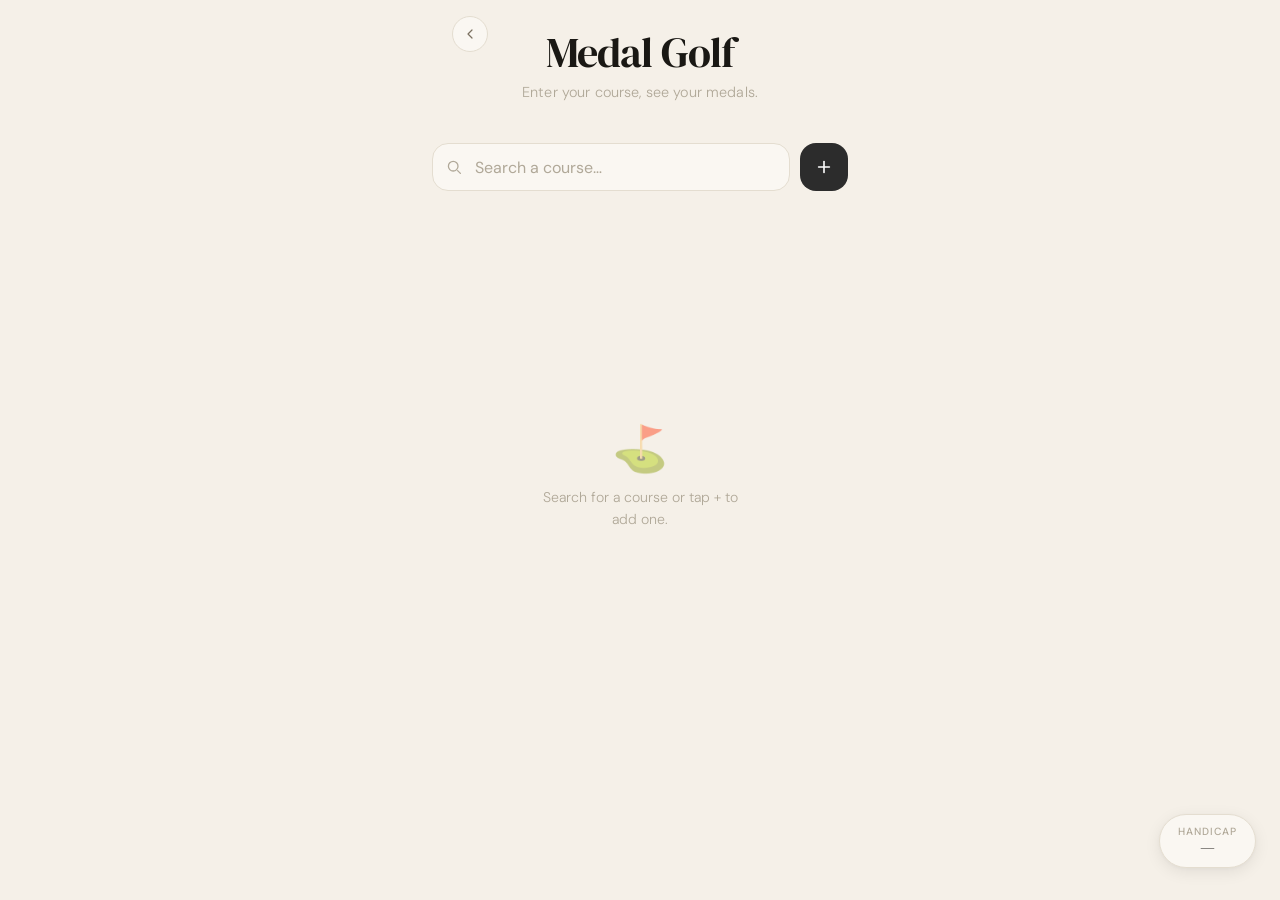
==== medal.html @ d7ee4dff "Add files via upload" ====
<!DOCTYPE html>
<html lang="en">
<head>
  <meta charset="UTF-8" />
  <meta name="viewport" content="width=device-width, initial-scale=1.0, maximum-scale=1.0, user-scalable=no, viewport-fit=cover" />
  <title>Medal Golf</title>
  <link rel="manifest" href="manifest.json" />
  <meta name="mobile-web-app-capable" content="yes" />
  <meta name="apple-mobile-web-app-status-bar-style" content="black-translucent" />
  <meta name="apple-mobile-web-app-title" content="Medal Golf" />
  <link rel="apple-touch-icon" href="icons/icon-180.png" />
  <meta name="theme-color" content="#f5f0e8" />
  <link rel="preconnect" href="https://fonts.googleapis.com" />
  <link rel="preconnect" href="https://fonts.gstatic.com" crossorigin />
  <link href="https://fonts.googleapis.com/css2?family=DM+Sans:wght@300;400;500;600&family=DM+Serif+Display&display=swap" rel="stylesheet" />
  <link rel="stylesheet" href="css/base.css" />
  <link rel="stylesheet" href="css/search.css" />
  <link rel="stylesheet" href="css/results.css" />
  <link rel="stylesheet" href="css/modal.css" />
</head>
<body>

  <!-- Main view -->
  <div class="app">

    <header class="app-header">
      <a href="launcher.html" class="back-btn medal-back-btn">
        <svg xmlns="http://www.w3.org/2000/svg" viewBox="0 0 24 24" fill="none" stroke="currentColor" stroke-width="1.8" stroke-linecap="round" stroke-linejoin="round">
          <polyline points="15 18 9 12 15 6"/>
        </svg>
      </a>
      <h1 class="app-title">Medal Golf</h1>
      <p class="app-sub">Enter your course, see your medals.</p>
    </header>

    <section class="search-section">
      <div class="search-row">
        <div class="search-wrap">
          <svg class="search-icon" xmlns="http://www.w3.org/2000/svg" viewBox="0 0 20 20" fill="none" stroke="currentColor" stroke-width="1.6" stroke-linecap="round" stroke-linejoin="round">
            <circle cx="9" cy="9" r="6"/><line x1="14.5" y1="14.5" x2="18" y2="18"/>
          </svg>
          <input type="text" id="searchInput" class="search-input" placeholder="Search a course…" autocomplete="off" />
          <div id="searchDropdown" class="search-dropdown hidden"></div>
        </div>
        <button class="add-btn" id="openAddCourse" title="Add course">
          <svg xmlns="http://www.w3.org/2000/svg" viewBox="0 0 20 20" fill="none" stroke="currentColor" stroke-width="1.8" stroke-linecap="round">
            <line x1="10" y1="4" x2="10" y2="16"/><line x1="4" y1="10" x2="16" y2="10"/>
          </svg>
        </button>
      </div>
    </section>

    <!-- Results -->
    <section class="results-section hidden" id="resultsSection">
      <div class="course-info">
        <span class="course-name-label" id="displayCourseName"></span>
        <span class="course-meta" id="displayCourseMeta"></span>
      </div>

      <div class="estimated-warning hidden" id="estimatedWarning"></div>

      <div class="handicap-display">
        <span class="handicap-label">Course Handicap</span>
        <span class="handicap-value" id="displayCourseHandicap">—</span>
      </div>

      <div class="medals">
        <div class="medal-row" id="goldRow">
          <span class="medal-emoji">🥇</span>
          <div class="medal-info">
            <span class="medal-tier">Gold</span>
            <span class="medal-range" id="goldRange">—</span>
          </div>
        </div>
        <div class="medal-row" id="silverRow">
          <span class="medal-emoji">🥈</span>
          <div class="medal-info">
            <span class="medal-tier">Silver</span>
            <span class="medal-range" id="silverRange">—</span>
          </div>
        </div>
        <div class="medal-row" id="bronzeRow">
          <span class="medal-emoji">🥉</span>
          <div class="medal-info">
            <span class="medal-tier">Bronze</span>
            <span class="medal-range" id="bronzeRange">—</span>
          </div>
        </div>
      </div>

      <div class="stableford-wrap">
        <button class="stableford-btn" id="stablefordBtn">Hold for pts</button>
      </div>
    </section>

    <!-- Empty state -->
    <section class="empty-state" id="emptyState">
      <span class="empty-icon">⛳</span>
      <p class="empty-text">Search for a course or tap + to add one.</p>
    </section>

  </div>

  <!-- Add Course Modal -->
  <div class="modal-backdrop hidden" id="modalBackdrop">
    <div class="modal" id="addCourseModal">
      <div class="modal-header">
        <h2 class="modal-title">Add Course</h2>
        <button class="modal-close" id="closeModal">
          <svg xmlns="http://www.w3.org/2000/svg" viewBox="0 0 20 20" fill="none" stroke="currentColor" stroke-width="1.8" stroke-linecap="round">
            <line x1="5" y1="5" x2="15" y2="15"/><line x1="15" y1="5" x2="5" y2="15"/>
          </svg>
        </button>
      </div>

      <div class="modal-body">
        <div class="field-group">
          <label class="field-label" for="fieldName">Course Name</label>
          <input class="field-input" type="text" id="fieldName" placeholder="e.g. St Andrews Links" />
        </div>

        <div class="field-group hidden" id="teeFieldGroup">
          <label class="field-label" for="fieldTee">Tee</label>
          <select class="field-input field-select" id="fieldTee"></select>
        </div>

        <div class="field-row">
          <div class="field-group">
            <label class="field-label" for="fieldHoles">Holes</label>
            <select class="field-input field-select" id="fieldHoles">
              <option value="18">18 holes</option>
              <option value="front9">Front 9</option>
              <option value="back9">Back 9</option>
              <option value="9" hidden>9 holes</option>
            </select>
          </div>
          <div class="field-group">
            <label class="field-label" for="fieldPar">Par</label>
            <input class="field-input" type="number" id="fieldPar" placeholder="72" min="27" max="74" />
          </div>
        </div>

        <div class="field-row">
          <div class="field-group">
            <label class="field-label" for="fieldCR">Course Rating</label>
            <input class="field-input" type="number" id="fieldCR" placeholder="71.2" step="0.1" min="55" max="80" />
          </div>
          <div class="field-group">
            <label class="field-label" for="fieldSR">Slope Rating</label>
            <input class="field-input" type="number" id="fieldSR" placeholder="130" min="55" max="155" />
          </div>
        </div>

        <div class="field-divider"></div>

        <div class="field-group">
          <label class="field-label" for="fieldHI">My Handicap Index</label>
          <input class="field-input" type="number" id="fieldHI" placeholder="14.2" step="0.1" min="0" max="54" />
          <span class="field-hint">This is saved and used for all courses.</span>
      </div>

      <p class="estimated-note hidden" id="estimatedNote">These stats are estimated — update if you have the real values.</p>
        </div>

        <p class="estimated-note hidden" id="estimatedNote">These stats are estimated — update if you have the real values.</p>
        <p class="modal-error hidden" id="modalError">Please fill in all fields.</p>

        <div class="modal-actions" id="modalActions">
          <button class="submit-btn" id="submitCourse">Save &amp; Calculate</button>
        </div>
      </div>
    </div>
  </div>

  <!-- Edit Handicap floating button -->
  <button class="hi-edit-btn hidden" id="hiEditBtn" title="Edit handicap index">
    <span class="hi-label">Handicap</span>
    <span class="hi-value" id="hiEditValue"></span>
  </button>

  <script>
    if ('serviceWorker' in navigator) {
      window.addEventListener('load', () => {
        navigator.serviceWorker.register('./sw.js');
      });
    }
  </script>
  <script src="js/api.js"></script>
  <script src="js/storage.js"></script>
  <script src="js/calculator.js"></script>
  <script src="js/ui.js"></script>
  <script src="js/sheet.js"></script>
  <script src="js/stableford.js"></script>
  <script src="js/app.js"></script>
</body>
</html>
<link rel="stylesheet" href="css/responsive.css" />
  <link rel="stylesheet" href="css/components.css" />
---- css/base.css ----
/* ── Variables ── */
:root {
  --bg:           #f5f0e8;
  --surface:      #faf7f2;
  --border:       #e4ddd0;
  --border-light: #ede8de;
  --text-primary: #1a1814;
  --text-secondary: #7a7060;
  --text-tertiary: #b0a898;
  --accent:       #2c2c2c;
  --gold:         #b8922a;
  --silver:       #8a8a8a;
  --bronze:       #a0622a;
  --radius-sm:    10px;
  --radius-md:    16px;
  --radius-lg:    24px;
  --shadow-sm:    0 1px 3px rgba(0,0,0,0.06), 0 1px 2px rgba(0,0,0,0.04);
  --shadow-md:    0 4px 16px rgba(0,0,0,0.08), 0 1px 4px rgba(0,0,0,0.04);
  --font-display: 'DM Serif Display', Georgia, serif;
  --font-body:    'DM Sans', -apple-system, sans-serif;
  --transition:   0.18s ease;
}

/* ── Reset ── */
*, *::before, *::after {
  box-sizing: border-box;
  margin: 0;
  padding: 0;
}

html {
  font-size: 16px;
  -webkit-font-smoothing: antialiased;
  -moz-osx-font-smoothing: grayscale;
}

body {
  background-color: var(--bg);
  color: var(--text-primary);
  font-family: var(--font-body);
  font-weight: 400;
  min-height: 100vh;
  min-height: 100dvh;
  line-height: 1.5;
}

input, select, button, textarea {
  font-family: var(--font-body);
}

/* ── App shell ── */
.app {
  max-width: 480px;
  margin: 0 auto;
  padding: 0 max(20px, env(safe-area-inset-left)) max(80px, calc(env(safe-area-inset-bottom) + 60px));
  padding-left: max(20px, env(safe-area-inset-left));
  padding-right: max(20px, env(safe-area-inset-right));
}

/* ── App header ── */
.app-header {
  padding: 32px 0 40px;
  text-align: center;
}

.app-title {
  font-family: var(--font-display);
  font-size: 2.6rem;
  font-weight: 400;
  color: var(--text-primary);
  letter-spacing: -0.02em;
  line-height: 1;
  margin-bottom: 8px;
}

.app-sub {
  font-size: 0.9rem;
  color: var(--text-tertiary);
  font-weight: 300;
  letter-spacing: 0.01em;
}

/* ── Back button (medal page) ── */
.medal-back-btn {
  position: absolute;
  top: max(16px, calc(env(safe-area-inset-top) + 8px));
  left: max(20px, env(safe-area-inset-left));
  width: 36px;
  height: 36px;
  display: flex;
  align-items: center;
  justify-content: center;
  background: var(--surface);
  border: 1.5px solid var(--border);
  border-radius: 50%;
  color: var(--text-secondary);
  text-decoration: none;
  transition: all var(--transition);
}

.medal-back-btn svg {
  width: 16px;
  height: 16px;
}

.medal-back-btn:hover {
  background: var(--bg);
  border-color: var(--accent);
  color: var(--text-primary);
}

.app-header {
  position: relative;
}

/* ── Utility ── */
.hidden {
  display: none !important;
}
---- css/search.css ----
/* ── Search section ── */
.search-section {
  margin-bottom: 40px;
}

.search-row {
  display: flex;
  gap: 10px;
  align-items: center;
}

.search-wrap {
  position: relative;
  flex: 1;
}

.search-icon {
  position: absolute;
  left: 14px;
  top: 50%;
  transform: translateY(-50%);
  width: 16px;
  height: 16px;
  color: var(--text-tertiary);
  pointer-events: none;
}

.search-input {
  width: 100%;
  height: 48px;
  background: var(--surface);
  border: 1.5px solid var(--border);
  border-radius: var(--radius-md);
  padding: 0 16px 0 42px;
  font-size: 16px;
  color: var(--text-primary);
  font-weight: 400;
  outline: none;
  transition: border-color var(--transition), box-shadow var(--transition);
}

.search-input::placeholder {
  color: var(--text-tertiary);
}

.search-input:focus {
  border-color: var(--accent);
  box-shadow: 0 0 0 3px rgba(44, 44, 44, 0.06);
}

/* ── Add button ── */
.add-btn {
  width: 48px;
  height: 48px;
  background: var(--accent);
  border: none;
  border-radius: var(--radius-md);
  cursor: pointer;
  display: flex;
  align-items: center;
  justify-content: center;
  flex-shrink: 0;
  transition: background var(--transition), transform var(--transition);
  color: #fff;
}

.add-btn svg {
  width: 18px;
  height: 18px;
}

.add-btn:hover {
  background: #3e3e3e;
  transform: scale(1.04);
}

.add-btn:active {
  transform: scale(0.97);
}

/* ── Search dropdown ── */
.search-dropdown {
  position: absolute;
  top: calc(100% + 6px);
  left: 0;
  right: 0;
  background: var(--surface);
  border: 1.5px solid var(--border);
  border-radius: var(--radius-md);
  overflow: hidden;
  box-shadow: var(--shadow-md);
  z-index: 100;
}

.search-dropdown-item {
  padding: 13px 18px;
  font-size: 0.9rem;
  color: var(--text-primary);
  cursor: pointer;
  display: flex;
  flex-direction: column;
  gap: 2px;
  transition: background var(--transition);
  border-bottom: 1px solid var(--border-light);
}

.search-dropdown-item:last-child {
  border-bottom: none;
}

.search-dropdown-item:hover {
  background: var(--bg);
}

.search-dropdown-item .item-name {
  font-weight: 500;
}

.search-dropdown-item .item-meta {
  font-size: 0.78rem;
  color: var(--text-tertiary);
}

.search-dropdown-empty {
  padding: 16px 18px;
  font-size: 0.88rem;
  color: var(--text-tertiary);
  text-align: center;
}

/* ── Floating HI edit button ── */
.hi-edit-btn {
  position: fixed;
  bottom: max(32px, calc(env(safe-area-inset-bottom) + 20px));
  right: max(24px, calc(env(safe-area-inset-right) + 8px));
  background: var(--surface);
  border: 1.5px solid var(--border);
  border-radius: 100px;
  padding: 10px 18px;
  font-family: var(--font-body);
  cursor: pointer;
  box-shadow: var(--shadow-md);
  transition: all var(--transition);
  display: flex;
  flex-direction: column;
  align-items: center;
  gap: 1px;
}

.hi-label {
  font-size: 0.65rem;
  font-weight: 500;
  text-transform: uppercase;
  letter-spacing: 0.1em;
  color: var(--text-tertiary);
}

.hi-value {
  font-family: var(--font-display);
  font-size: 1.1rem;
  color: var(--text-primary);
  letter-spacing: -0.02em;
  line-height: 1;
}

.hi-edit-btn:hover {
  background: var(--bg);
  border-color: var(--accent);
}
---- css/results.css ----
/* ── Results section ── */
.results-section {
  animation: fadeUp 0.3s ease both;
  display: flex;
  flex-direction: column;
  align-items: center;
  justify-content: center;
  min-height: 55vh;
}

@keyframes fadeUp {
  from { opacity: 0; transform: translateY(12px); }
  to   { opacity: 1; transform: translateY(0); }
}

/* ── Course info ── */
.course-info {
  text-align: center;
  margin-bottom: 20px;
  display: flex;
  flex-direction: column;
  gap: 4px;
  width: 100%;
}

.course-name-label {
  font-family: var(--font-display);
  font-size: 1.55rem;
  font-weight: 400;
  color: var(--text-primary);
  letter-spacing: -0.01em;
  line-height: 1.2;
}

.course-meta {
  font-size: 0.82rem;
  color: var(--text-tertiary);
  font-weight: 300;
  letter-spacing: 0.02em;
}

/* ── Course handicap display ── */
.handicap-display {
  display: flex;
  flex-direction: column;
  align-items: center;
  margin-bottom: 32px;
  gap: 6px;
  width: 100%;
}

.handicap-label {
  font-size: 0.78rem;
  text-transform: uppercase;
  letter-spacing: 0.12em;
  color: var(--text-tertiary);
  font-weight: 500;
}

.handicap-value {
  font-family: var(--font-display);
  font-size: 4rem;
  color: var(--text-primary);
  line-height: 1;
  letter-spacing: -0.03em;
}

/* ── Medals ── */
.medals {
  display: flex;
  flex-direction: column;
  gap: 0;
  width: 100%;
  border-top: 1px solid var(--border-light);
  border-bottom: 1px solid var(--border-light);
}

.medal-row {
  display: flex;
  align-items: center;
  justify-content: center;
  gap: 20px;
  padding: 22px 0;
  padding-left: 36px;
}

.medal-row + .medal-row {
  border-top: 1px solid var(--border-light);
}

.medal-emoji {
  font-size: 2rem;
  line-height: 1;
  flex-shrink: 0;
  width: 32px;
  text-align: center;
}

.medal-info {
  display: flex;
  flex-direction: column;
  gap: 3px;
  width: 120px;
}

.medal-tier {
  font-size: 0.78rem;
  text-transform: uppercase;
  letter-spacing: 0.1em;
  font-weight: 500;
  color: var(--text-tertiary);
}

#goldRow .medal-tier   { color: var(--gold); }
#silverRow .medal-tier { color: var(--silver); }
#bronzeRow .medal-tier { color: var(--bronze); }

.medal-range {
  font-family: var(--font-display);
  font-size: 1.5rem;
  color: var(--text-primary);
  letter-spacing: -0.02em;
  line-height: 1;
}

/* ── Estimated warning ── */
.estimated-warning {
  display: none;
}

/* ── Stableford peek button ── */
.stableford-wrap {
  display: flex;
  justify-content: center;
  margin-top: 24px;
  width: 100%;
}

.stableford-btn {
  background: none;
  border: 1.5px solid var(--border);
  border-radius: 100px;
  padding: 8px 20px;
  font-size: 0.75rem;
  font-family: var(--font-body);
  font-weight: 500;
  color: var(--text-tertiary);
  cursor: pointer;
  letter-spacing: 0.06em;
  text-transform: uppercase;
  transition: all var(--transition);
  user-select: none;
  -webkit-user-select: none;
}

.stableford-btn.active {
  background: var(--accent);
  border-color: var(--accent);
  color: #fff;
}

.stableford-btn:hover {
  border-color: var(--text-tertiary);
  color: var(--text-secondary);
}

/* ── Empty state ── */
.empty-state {
  display: flex;
  flex-direction: column;
  align-items: center;
  justify-content: center;
  min-height: 55vh;
  gap: 14px;
  color: var(--text-tertiary);
  text-align: center;
}

.empty-icon {
  font-size: 2.8rem;
  line-height: 1;
  opacity: 0.5;
}

.empty-text {
  font-size: 0.88rem;
  font-weight: 300;
  line-height: 1.6;
  max-width: 200px;
}
---- css/modal.css ----
/* ── Modal backdrop ── */
.modal-backdrop {
  position: fixed;
  inset: -100px 0 0 0;
  padding-top: 100px;
  background: rgba(20, 18, 14, 0.4);
  backdrop-filter: blur(4px);
  -webkit-backdrop-filter: blur(4px);
  z-index: 200;
  display: flex;
  align-items: flex-end;
  justify-content: center;
  animation: backdropIn 0.2s ease both;
}

@keyframes backdropIn {
  from { opacity: 0; }
  to   { opacity: 1; }
}

/* ── Modal panel ── */
.modal {
  background: var(--surface);
  width: 100%;
  max-width: 480px;
  border-radius: var(--radius-lg) var(--radius-lg) 0 0;
  padding: 12px 24px max(40px, calc(env(safe-area-inset-bottom) + 24px));
  animation: sheetUp 0.28s cubic-bezier(0.32, 0.72, 0, 1) both;
  max-height: 92dvh;
  overflow-y: auto;
  scroll-padding-bottom: 20px;
  -webkit-overflow-scrolling: touch;
}

.modal::before {
  content: '';
  display: block;
  width: 36px;
  height: 4px;
  background: var(--border);
  border-radius: 100px;
  margin: 0 auto 20px;
}

@keyframes sheetUp {
  from { transform: translateY(100%); }
  to   { transform: translateY(0); }
}

/* ── Modal header ── */
.modal-header {
  display: flex;
  align-items: center;
  justify-content: space-between;
  margin-bottom: 28px;
}

.modal-title {
  font-family: var(--font-display);
  font-size: 1.4rem;
  font-weight: 400;
  color: var(--text-primary);
  letter-spacing: -0.01em;
}

.modal-close {
  width: 32px;
  height: 32px;
  background: var(--bg);
  border: 1px solid var(--border);
  border-radius: 50%;
  cursor: pointer;
  display: flex;
  align-items: center;
  justify-content: center;
  color: var(--text-secondary);
  transition: all var(--transition);
}

.modal-close svg {
  width: 13px;
  height: 13px;
}

.modal-close:hover {
  background: var(--border);
}

/* ── Fields ── */
.modal-body {
  display: flex;
  flex-direction: column;
  gap: 16px;
}

.field-group {
  display: flex;
  flex-direction: column;
  gap: 6px;
  flex: 1;
}

.field-row {
  display: flex;
  gap: 12px;
}

.field-label {
  font-size: 0.78rem;
  font-weight: 500;
  color: var(--text-secondary);
  text-transform: uppercase;
  letter-spacing: 0.08em;
}

.field-input {
  height: 48px;
  background: var(--bg);
  border: 1.5px solid var(--border);
  border-radius: var(--radius-sm);
  padding: 0 14px;
  font-size: 16px;
  color: var(--text-primary);
  outline: none;
  width: 100%;
  transition: border-color var(--transition), box-shadow var(--transition);
  -webkit-appearance: none;
  appearance: none;
}

.field-input::placeholder {
  color: var(--text-tertiary);
}

.field-input:focus {
  border-color: var(--accent);
  box-shadow: 0 0 0 3px rgba(44, 44, 44, 0.06);
  background: var(--surface);
}

.field-select {
  cursor: pointer;
  background-image: url("data:image/svg+xml,%3Csvg xmlns='http://www.w3.org/2000/svg' viewBox='0 0 20 20' fill='none' stroke='%23b0a898' stroke-width='1.6' stroke-linecap='round'%3E%3Cpolyline points='5 8 10 13 15 8'/%3E%3C/svg%3E");
  background-repeat: no-repeat;
  background-position: right 12px center;
  background-size: 16px;
  padding-right: 36px;
}

.field-hint {
  font-size: 0.76rem;
  color: var(--text-tertiary);
  font-weight: 300;
}

.field-divider {
  height: 1px;
  background: var(--border-light);
  margin: 4px 0;
}

/* ── Error ── */
.modal-error {
  font-size: 0.83rem;
  color: #c0392b;
  text-align: center;
  font-weight: 400;
}

/* ── Submit button ── */
.submit-btn {
  height: 52px;
  background: var(--accent);
  color: #fff;
  border: none;
  border-radius: var(--radius-md);
  font-size: 0.95rem;
  font-family: var(--font-body);
  font-weight: 500;
  cursor: pointer;
  width: 100%;
  margin-top: 20px;
  letter-spacing: 0.01em;
  transition: background var(--transition), transform var(--transition);
}

.submit-btn:hover {
  background: #3e3e3e;
}

.submit-btn:active {
  transform: scale(0.98);
}

/* ── Modal actions row ── */
.modal-actions {
  display: flex;
  gap: 10px;
  margin-top: 4px;
}

.modal-actions .submit-btn {
  margin-top: 0;
  flex: 1;
}

.delete-btn {
  height: 52px;
  background: transparent;
  color: #c0392b;
  border: 1.5px solid rgba(192, 57, 43, 0.3);
  border-radius: var(--radius-md);
  font-size: 0.95rem;
  font-family: var(--font-body);
  font-weight: 500;
  cursor: pointer;
  padding: 0 20px;
  transition: all var(--transition);
  white-space: nowrap;
}

.delete-btn:hover {
  background: rgba(192, 57, 43, 0.06);
  border-color: #c0392b;
}

.delete-btn:active {
  transform: scale(0.98);
}
---- css/responsive.css ----
/* ── Responsive & accessibility ── */

/* Safe area header push for all mobiles */
@media (max-width: 768px) {
  .app-header {
    padding-top: max(48px, calc(env(safe-area-inset-top) + 24px));
  }
}

/* Small devices (iPhone SE: 375px and below) */
@media (max-width: 375px) {
  .app-title {
    font-size: 2.1rem;
  }
  .handicap-value {
    font-size: 3.2rem;
  }
  .medal-range {
    font-size: 1.25rem;
  }
  .course-name-label {
    font-size: 1.3rem;
  }
}

/* Landscape on mobile */
@media (max-height: 500px) and (orientation: landscape) {
  .app-header {
    padding: 24px 0 20px;
  }
  .results-section,
  .empty-state {
    min-height: unset;
  }
  .handicap-value {
    font-size: 2.8rem;
  }
  .handicap-display {
    margin-bottom: 20px;
  }
  .medal-row {
    padding: 14px 0;
  }
}

/* Prevent modal jumping too high when keyboard opens on iOS */
@media (max-width: 768px) {
  .modal {
    max-height: 75dvh;
  }
}

/* Tablet / desktop — cap and centre */
@media (min-width: 540px) {
  .app {
    padding-left: max(32px, env(safe-area-inset-left));
    padding-right: max(32px, env(safe-area-inset-right));
  }
  .modal {
    border-radius: var(--radius-lg);
    margin-bottom: 40px;
  }
  .modal-backdrop {
    align-items: center;
  }
}
---- css/components.css ----
/* ── Inline prompt buttons ── */
.inline-btn {
  background: none;
  border: none;
  color: var(--accent);
  font-family: var(--font-body);
  font-size: 0.83rem;
  font-weight: 500;
  cursor: pointer;
  text-decoration: underline;
  padding: 0;
}

.inline-btn:hover {
  color: var(--text-primary);
}

/* ── Estimated note in modal ── */
.estimated-note {
  font-size: 0.83rem;
  color: var(--gold);
  text-align: center;
  line-height: 1.5;
  margin-bottom: 8px;
}
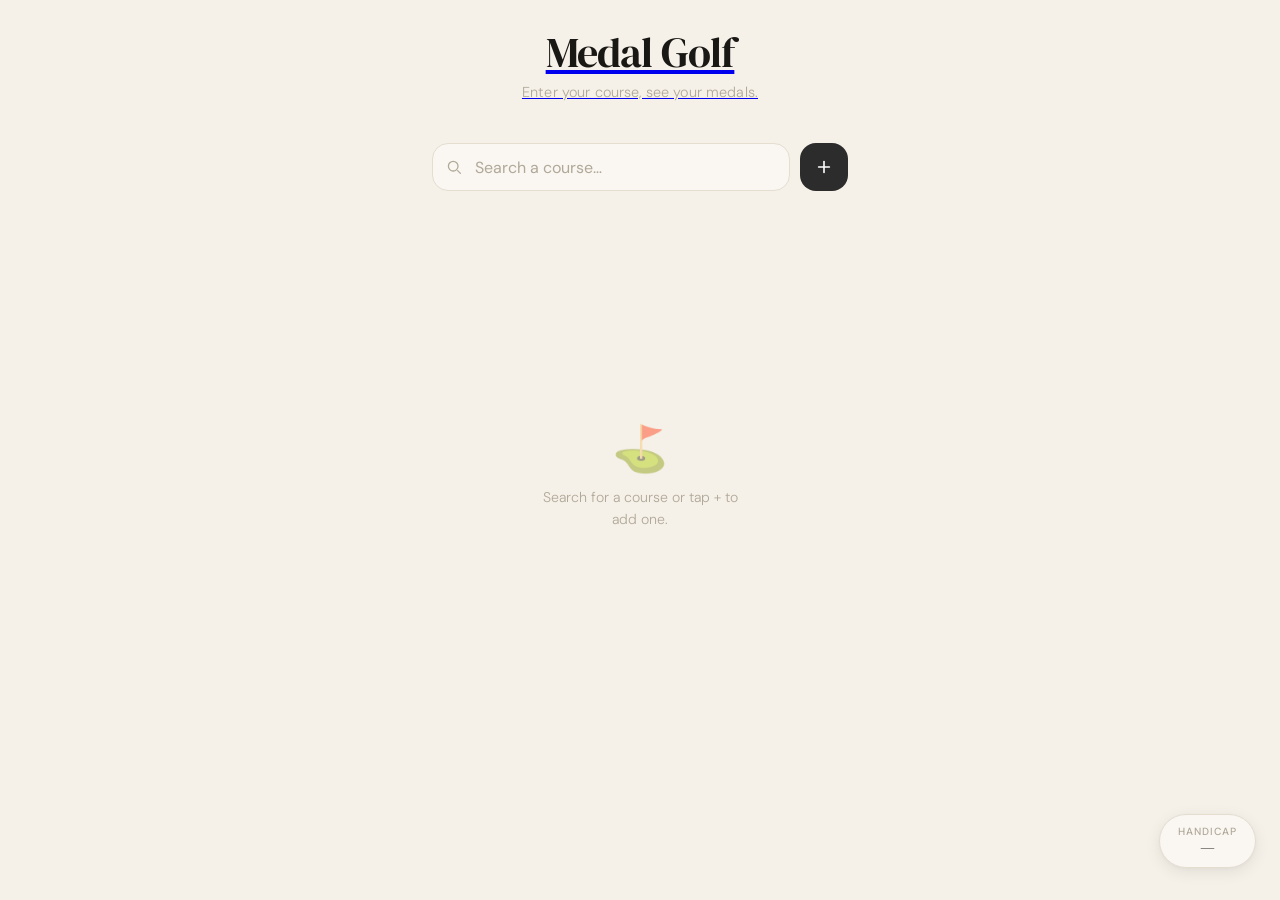
==== commit 49644964: "Add files via upload" ====
--- a/medal.html
+++ b/medal.html
@@ -17,6 +17,8 @@
   <link rel="stylesheet" href="css/search.css" />
   <link rel="stylesheet" href="css/results.css" />
   <link rel="stylesheet" href="css/modal.css" />
+  <link rel="stylesheet" href="css/responsive.css" />
+  <link rel="stylesheet" href="css/components.css" />
 </head>
 <body>
 
@@ -24,13 +26,10 @@
   <div class="app">
 
     <header class="app-header">
-      <a href="launcher.html" class="back-btn medal-back-btn">
-        <svg xmlns="http://www.w3.org/2000/svg" viewBox="0 0 24 24" fill="none" stroke="currentColor" stroke-width="1.8" stroke-linecap="round" stroke-linejoin="round">
-          <polyline points="15 18 9 12 15 6"/>
-        </svg>
+      <a href="launcher.html" class="header-link">
+        <h1 class="app-title">Medal Golf</h1>
+        <p class="app-sub">Enter your course, see your medals.</p>
       </a>
-      <h1 class="app-title">Medal Golf</h1>
-      <p class="app-sub">Enter your course, see your medals.</p>
     </header>
 
     <section class="search-section">
@@ -159,8 +158,7 @@
           <span class="field-hint">This is saved and used for all courses.</span>
       </div>
 
-      <p class="estimated-note hidden" id="estimatedNote">These stats are estimated — update if you have the real values.</p>
-        </div>
+      </div>
 
         <p class="estimated-note hidden" id="estimatedNote">These stats are estimated — update if you have the real values.</p>
         <p class="modal-error hidden" id="modalError">Please fill in all fields.</p>
@@ -193,6 +191,4 @@
   <script src="js/stableford.js"></script>
   <script src="js/app.js"></script>
 </body>
-</html>
-<link rel="stylesheet" href="css/responsive.css" />
-  <link rel="stylesheet" href="css/components.css" />+</html>
